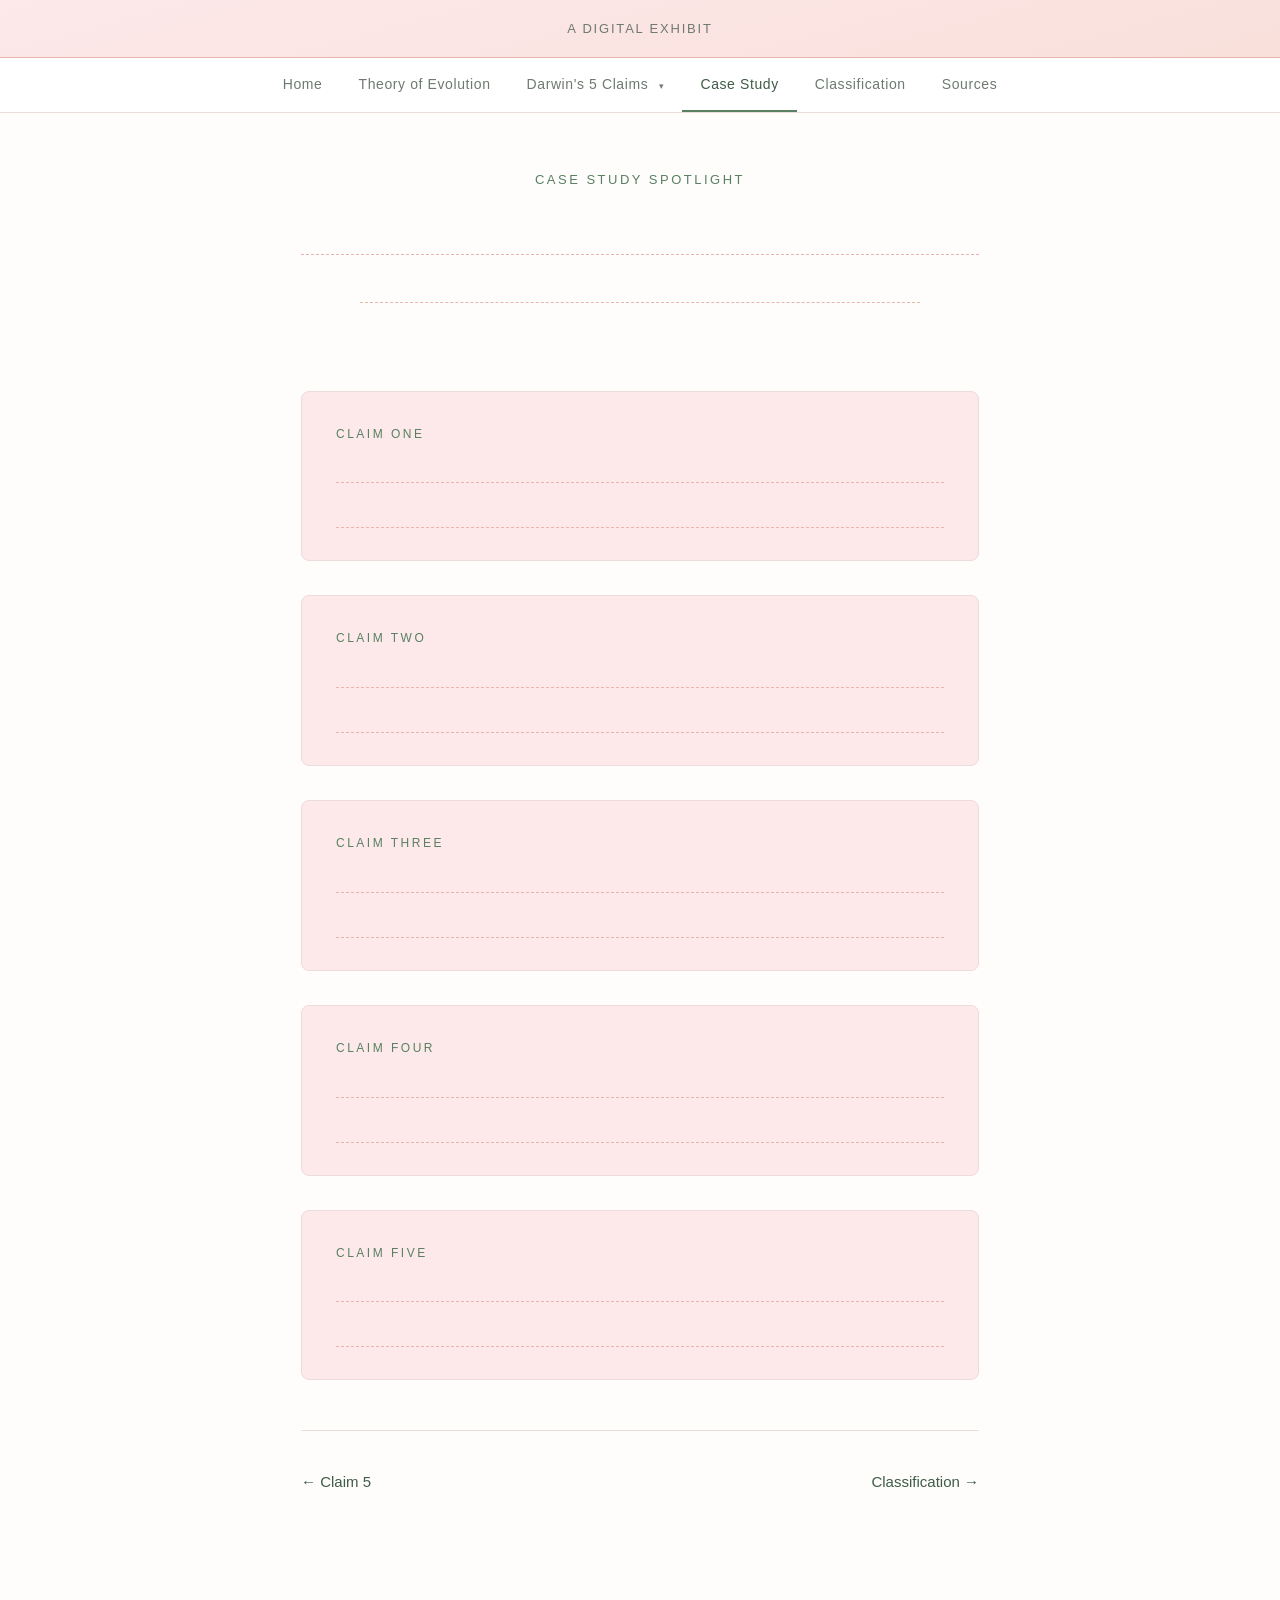
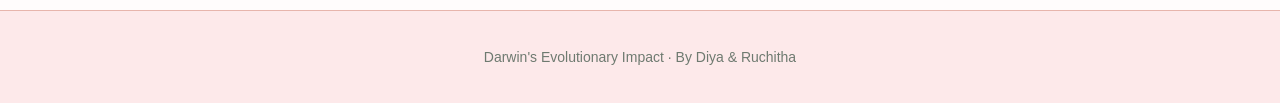
==== case-study.html @ e7c15cd0 "Add files via upload" ====
<!DOCTYPE html>
<html lang="en">
<head>
<meta charset="utf-8">
<meta name="viewport" content="width=device-width, initial-scale=1">
<title>Case Study &mdash; Darwin's Five Claims</title>
<link rel="stylesheet" href="style.css">
</head>
<body>

<header class="site-head">
  <p class="tagline">A Digital Exhibit</p>
</header>

<nav>
  <ul>
    <li><a href="index.html">Home</a></li>
    <li><a href="theory-of-evolution.html">Theory of Evolution</a></li>
    <li class="has-drop">
      <a href="claims.html">Darwin's 5 Claims <span class="caret">&#9662;</span></a>
      <ul class="drop">
        <li><a href="claim-1.html">1 &middot; Nonconstancy of Species</a></li>
        <li><a href="claim-2.html">2 &middot; Descent From a Common Ancestor</a></li>
        <li><a href="claim-3.html">3 &middot; Gradual Evolution</a></li>
        <li><a href="claim-4.html">4 &middot; Multiplication of Species</a></li>
        <li><a href="claim-5.html">5 &middot; Natural Selection</a></li>
      </ul>
    </li>
    <li><a href="case-study.html" class="current">Case Study</a></li>
    <li><a href="classification.html">Classification</a></li>
    <li><a href="sources.html">Sources</a></li>
  </ul>
</nav>

<div class="page-head">
  <div class="container">
    <p class="eyebrow">Case Study Spotlight</p>
    <h1></h1>
    <p class="lead"></p>
  </div>
</div>

<main>
  <div class="container">
    <div class="block">

      <div class="evidence">
        <span class="num">Claim One</span>
        <h3></h3>
        <p></p>
      </div>

      <div class="evidence">
        <span class="num">Claim Two</span>
        <h3></h3>
        <p></p>
      </div>

      <div class="evidence">
        <span class="num">Claim Three</span>
        <h3></h3>
        <p></p>
      </div>

      <div class="evidence">
        <span class="num">Claim Four</span>
        <h3></h3>
        <p></p>
      </div>

      <div class="evidence">
        <span class="num">Claim Five</span>
        <h3></h3>
        <p></p>
      </div>

      <div class="flip">
        <a href="claim-5.html">&larr; Claim 5</a>
        <span class="spacer"></span>
        <a href="classification.html">Classification &rarr;</a>
      </div>

    </div>
  </div>
</main>

<footer>
  <div class="container">
    <p>Darwin's Evolutionary Impact &middot; By Diya &amp; Ruchitha</p>
  </div>
</footer>

<script src="nav.js"></script>

</body>
</html>
---- style.css ----
/* ===========================================
   Darwin's Five Claims — shared stylesheet

   Palette: Different Green And Pink
   #588061  deep sage green
   #869F77  soft olive green
   #FDE9EA  palest pink
   #F9E0DB  warm blush
   #E7B5AC  dusty rose
   =========================================== */

:root{
  /* palette */
  --green:#588061;
  --green-soft:#869F77;
  --pink-pale:#FDE9EA;
  --pink-warm:#F9E0DB;
  --rose:#E7B5AC;

  /* derived tones for small text and contrast */
  --green-ink:#3F5C47;
  --bg:#fffcfc;
  --text:#33403a;
  --soft:#6e7a70;
  --line:#eddcd9;
}

*{box-sizing:border-box}

html{scroll-behavior:smooth}

body{
  margin:0;
  background:var(--bg);
  color:var(--text);
  font-family:"Segoe UI","Trebuchet MS",Candara,sans-serif;
  font-size:17px;
  line-height:1.75;
}

h1,h2,h3,h4{
  font-family:Georgia,"Times New Roman",serif;
  font-weight:normal;
  margin:0;
  line-height:1.3;
}

p{margin:0}
img{max-width:100%; display:block}

a{color:var(--green-ink)}
a:hover{color:var(--green)}
a:focus-visible,button:focus-visible,summary:focus-visible{
  outline:2px solid var(--green);
  outline-offset:3px;
  border-radius:3px;
}

.container{max-width:730px; margin:0 auto; padding:0 26px}

/* ===== SITE HEADER ===== */
.site-head{
  background:linear-gradient(165deg,var(--pink-pale) 0%,var(--pink-warm) 100%);
  padding:18px 0 16px;
  text-align:center;
  border-bottom:1px solid var(--rose);
}
.site-head .tagline{
  margin:0;
  font-size:13px;
  color:var(--soft);
  letter-spacing:1.8px;
  text-transform:uppercase;
}

/* ===== NAVIGATION ===== */
nav{
  background:#fff;
  border-bottom:1px solid var(--line);
  position:sticky;
  top:0;
  z-index:30;
}
nav ul{
  list-style:none;
  margin:0 auto;
  padding:0;
  max-width:900px;
  display:flex;
  flex-wrap:wrap;
  justify-content:center;
}
nav a{
  display:block;
  padding:14px 18px;
  color:var(--soft);
  text-decoration:none;
  font-size:14px;
  letter-spacing:.6px;
  border-bottom:2px solid transparent;
}
nav a:hover{color:var(--green-ink); background:var(--pink-pale)}
nav a.current{color:var(--green-ink); border-bottom-color:var(--green)}

/* ===== NAV DROPDOWN ===== */
.has-drop{position:relative}
.caret{
  font-size:.65em;
  margin-left:6px;
  display:inline-block;
  transition:transform .16s ease;
}
nav .drop{
  position:absolute;
  top:100%;
  left:50%;
  transform:translateX(-50%);
  min-width:250px;
  max-width:none;
  margin:0;
  padding:6px 0;
  background:#fff;
  border:1px solid var(--line);
  border-top:2px solid var(--green);
  border-radius:0 0 8px 8px;
  box-shadow:0 10px 22px -10px rgba(63,92,71,.35);
  flex-direction:column;
  flex-wrap:nowrap;
  justify-content:flex-start;
  display:none;
  z-index:40;
}
.has-drop:hover > .drop,
.has-drop:focus-within > .drop,
.has-drop.open > .drop{display:flex}
.has-drop:hover .caret,
.has-drop:focus-within .caret,
.has-drop.open .caret{transform:rotate(180deg)}

nav .drop li{width:100%}
nav .drop a{
  display:block;
  width:100%;
  padding:10px 20px;
  text-align:left;
  white-space:nowrap;
  font-size:13.5px;
  border-bottom:none;
}
nav .drop a:hover{background:var(--pink-pale); color:var(--green-ink)}
nav .drop a.current{
  background:var(--pink-pale);
  color:var(--green-ink);
  border-bottom:none;
  font-weight:600;
}

/* ===== PAGE INTRO ===== */
.page-head{padding:56px 0 10px; text-align:center}
.page-head .eyebrow{
  font-size:13px;
  letter-spacing:2.5px;
  text-transform:uppercase;
  color:var(--green);
  margin-bottom:14px;
}
.page-head h1{font-size:38px; color:var(--green-ink)}
.page-head .lead{
  margin:20px auto 0;
  max-width:560px;
  color:var(--soft);
  font-size:17px;
}

/* ===== SECTIONS ===== */
main{padding-bottom:70px}
.block{padding:44px 0}
.block h2{
  font-size:26px;
  color:var(--green-ink);
  margin-bottom:18px;
}
.block h3{
  font-size:21px;
  color:var(--green-ink);
  margin:38px 0 14px;
}
.block p + p{margin-top:18px}

.rule{
  border:0;
  border-top:1px solid var(--line);
  margin:0;
}

/* ===== QUESTION CALLOUT ===== */
.question{
  background:var(--pink-warm);
  border-left:3px solid var(--rose);
  padding:20px 24px;
  margin:34px 0;
  font-size:17px;
}
.question span{
  display:block;
  font-size:12px;
  letter-spacing:2px;
  text-transform:uppercase;
  color:#a06a5f;
  margin-bottom:6px;
}

/* ===== EVIDENCE ===== */
.evidence{
  background:var(--pink-pale);
  border:1px solid var(--line);
  border-radius:8px;
  padding:32px 34px;
  margin:34px 0;
}
.evidence .num{
  font-size:12px;
  letter-spacing:2.5px;
  text-transform:uppercase;
  color:var(--green);
  display:block;
  margin-bottom:10px;
}
.evidence h3{
  font-size:22px;
  color:var(--green-ink);
  margin:0 0 18px;
}
.evidence ul{margin:0; padding-left:22px}
.evidence li{margin-bottom:14px}
.evidence li:last-child{margin-bottom:0}
.evidence li::marker{color:var(--green-soft)}

.why{
  margin-top:26px;
  padding:20px 24px;
  background:#fff;
  border-left:3px solid var(--green-soft);
  border-radius:0 6px 6px 0;
  font-size:16px;
}
.why b{
  display:block;
  color:var(--green);
  font-size:12px;
  letter-spacing:2px;
  text-transform:uppercase;
  margin-bottom:8px;
  font-weight:600;
}
.source{
  margin-top:20px;
  font-size:13px;
  color:var(--soft);
  font-style:italic;
}

/* ===== CLAIM INDEX CARDS ===== */
.claim-list{
  list-style:none;
  margin:44px 0 0;
  padding:0;
  display:flex;
  flex-direction:column;
  gap:20px;
}
.claim-list a{
  display:block;
  background:var(--pink-pale);
  border:1px solid var(--line);
  border-left:4px solid var(--green-soft);
  border-radius:8px;
  padding:28px 32px;
  text-decoration:none;
  color:var(--text);
}
.claim-list a:hover{
  background:var(--pink-warm);
  border-left-color:var(--green);
}
.claim-list .n{
  font-size:12px;
  letter-spacing:2.5px;
  text-transform:uppercase;
  color:var(--green);
  display:block;
  margin-bottom:8px;
}
.claim-list h2{
  font-family:Georgia,serif;
  font-size:24px;
  color:var(--green-ink);
  margin:0 0 10px;
}
.claim-list p{font-size:16px; color:var(--soft)}
.claim-list .go{
  display:block;
  margin-top:14px;
  font-size:14px;
  color:var(--green);
  letter-spacing:.5px;
}

/* ===== TIMELINE ===== */
.timeline{list-style:none; margin:36px 0 0; padding:0}
.timeline li{
  padding:26px 0;
  border-bottom:1px solid var(--line);
}
.timeline li:first-child{border-top:1px solid var(--line)}
.timeline .year{
  display:block;
  font-family:Georgia,serif;
  font-size:20px;
  color:var(--green);
  margin-bottom:8px;
}
.timeline p{font-size:16px}

/* ===== CARDS GRID ===== */
.cards{
  display:flex;
  flex-wrap:wrap;
  gap:20px;
  margin-top:32px;
}
.card{
  flex:1 1 280px;
  background:var(--pink-pale);
  border:1px solid var(--line);
  border-top:4px solid var(--green-soft);
  border-radius:8px;
  padding:26px 28px;
}
.card h3{
  font-size:20px;
  color:var(--green-ink);
  margin:0 0 14px;
}
.card ul{margin:0; padding-left:20px; font-size:15px}
.card li{margin-bottom:9px}
.card li:last-child{margin-bottom:0}
.card li::marker{color:var(--green-soft)}

/* ===== DIAGRAM ===== */
.diagram{
  background:var(--pink-pale);
  border:1px solid var(--line);
  border-radius:8px;
  padding:34px 30px;
  margin:36px 0;
  text-align:center;
}
.diagram svg{max-width:100%; height:auto; margin:0 auto}
.diagram .caption{
  font-size:14px;
  color:var(--soft);
  margin-top:22px;
  text-align:left;
}

/* ===== NUMBERED STEPS ===== */
ol.steps{padding-left:24px; margin:26px 0 0}
ol.steps li{margin-bottom:20px}
ol.steps li::marker{color:var(--green)}
ol.steps strong{color:var(--green-ink)}

/* ===== DROPDOWN ===== */
details{
  background:var(--pink-warm);
  border-left:3px solid var(--green-soft);
  border-radius:0 8px 8px 0;
  padding:22px 26px;
  margin:34px 0;
}
summary{
  cursor:pointer;
  color:var(--green-ink);
  font-family:Georgia,serif;
  font-size:18px;
}
details p{margin-top:16px; font-size:16px}
details p + p{margin-top:14px}

/* ===== QUIZ ===== */
.quiz-item{margin-bottom:46px}
.quiz-item .prompt{
  font-family:Georgia,serif;
  font-size:20px;
  color:var(--green-ink);
  margin-bottom:18px;
}
.quiz-item button{
  display:block;
  width:100%;
  text-align:left;
  font-family:inherit;
  font-size:16px;
  line-height:1.6;
  color:var(--text);
  background:#fff;
  border:1px solid var(--line);
  border-radius:6px;
  padding:15px 20px;
  margin-bottom:10px;
  cursor:pointer;
}
.quiz-item button:hover{border-color:var(--green-soft); background:var(--pink-pale)}
.quiz-item button.correct{
  background:#eef3ec;
  border-color:var(--green);
  color:var(--green-ink);
}
.quiz-item button.incorrect{
  background:var(--pink-warm);
  border-color:var(--rose);
  color:#8a5a51;
}
.quiz-item .response{
  font-size:15px;
  color:var(--soft);
  margin-top:14px;
  min-height:20px;
}
.tally{
  margin-top:16px;
  padding:22px 26px;
  background:var(--pink-warm);
  border-left:3px solid var(--rose);
  font-size:16px;
}

/* ===== SOURCES ===== */
ol.bibliography{padding-left:24px; margin-top:22px}
ol.bibliography li{margin-bottom:12px; font-size:14px; line-height:1.6}
ol.bibliography li::marker{color:var(--green-soft)}
ol.bibliography a{
  overflow-wrap:anywhere;
  word-break:break-word;
  text-decoration-thickness:1px;
  text-underline-offset:2px;
}

/* ===== PAGE FLIP LINKS ===== */
.flip{
  display:flex;
  justify-content:space-between;
  gap:20px;
  flex-wrap:wrap;
  padding:38px 0 0;
  border-top:1px solid var(--line);
  margin-top:50px;
  font-size:15px;
}
.flip a{text-decoration:none}
.flip a:hover{text-decoration:underline}
.flip .spacer{flex:1}

/* ===== FOOTER ===== */
footer{
  background:var(--pink-pale);
  border-top:1px solid var(--rose);
  padding:34px 0;
  text-align:center;
  font-size:14px;
  color:var(--soft);
}
footer a{color:var(--green-ink)}

/* ===== HOMEPAGE HERO TITLE ===== */
.hero{
  background:var(--pink-pale);
  border-bottom:1px solid var(--rose);
  padding:70px 0 62px;
  text-align:center;
}
.hero-title{
  font-family:Poppins,Montserrat,"Century Gothic","Segoe UI",Tahoma,sans-serif;
  font-weight:800;
  text-transform:uppercase;
  font-size:clamp(2.2rem,8.5vw,4.4rem);
  line-height:1.03;
  letter-spacing:-.01em;
  color:#131313;
  max-width:13ch;
  margin:0 auto;
  text-wrap:balance;
}
.byline{
  display:inline-block;
  margin-top:38px;
  padding:11px 28px;
  border:1.5px solid #131313;
  border-radius:999px;
  font-family:Poppins,Montserrat,"Segoe UI",sans-serif;
  font-weight:400;
  font-size:1rem;
  color:#131313;
}

@media (max-width:640px){
  .hero{padding:46px 0 42px}
  .byline{margin-top:28px; font-size:.92rem; padding:9px 22px}
}

/* ===== PORTRAIT ===== */
.portrait{
  margin:0 0 46px;
  text-align:center;
}
.fig-label{
  font-size:12px;
  letter-spacing:2.5px;
  text-transform:uppercase;
  color:var(--green);
  margin-bottom:14px;
}

/* ===== WIDE FIGURE (diagrams, infographics) ===== */
.figure-wide{
  margin:38px 0 42px;
  text-align:center;
}
.figure-wide img,
.figure-wide svg{
  display:block;
  width:100%;
  height:auto;
  background:#fff;
  border-radius:18px;
  border:2px solid var(--rose);
  box-shadow:0 12px 28px -16px rgba(63,92,71,.4);
}
.figure-wide figcaption{
  margin-top:14px;
  font-size:14px;
  color:var(--soft);
  text-align:center;
}
.portrait img{
  width:100%;
  max-width:300px;
  height:auto;
  margin:0 auto;
  border-radius:18px;
  border:1px solid var(--line);
  box-shadow:0 12px 28px -14px rgba(63,92,71,.45);
}
.portrait figcaption{
  margin-top:14px;
  font-size:14px;
  color:var(--soft);
}

/* ===== EMPTY TEMPLATE FIELDS =====
   Blank spots keep their height and show a faint dashed line
   so the layout holds until you type into them. */
.evidence h3:empty,
.claim-list h2:empty,
.page-head h1:empty{
  min-height:1.3em;
  border-bottom:1px dashed var(--rose);
}
.evidence li:empty{
  min-height:1.5em;
  border-bottom:1px dashed var(--rose);
}
.evidence p:empty,
.why p:empty,
.question p:empty,
.claim-list p:empty,
.block > p:empty,
.lead:empty{
  min-height:1.6em;
  border-bottom:1px dashed var(--rose);
}
.block > p:empty{margin-top:14px}

/* claim cards get a tiny nudge on hover */
.claim-list a{transition:transform .18s ease, background .18s ease}
.claim-list a:hover{transform:translateX(4px)}

@media (prefers-reduced-motion:reduce){
  .claim-list a:hover{transform:none}
}

/* ===== MOBILE ===== */
@media (max-width:640px){
  body{font-size:16px}
  .page-head{padding-top:40px}
  .page-head h1{font-size:29px}
  .block h2{font-size:22px}
  .evidence{padding:24px 22px}
  nav a{padding:12px 14px; font-size:13px}
  .container{padding:0 20px}
}
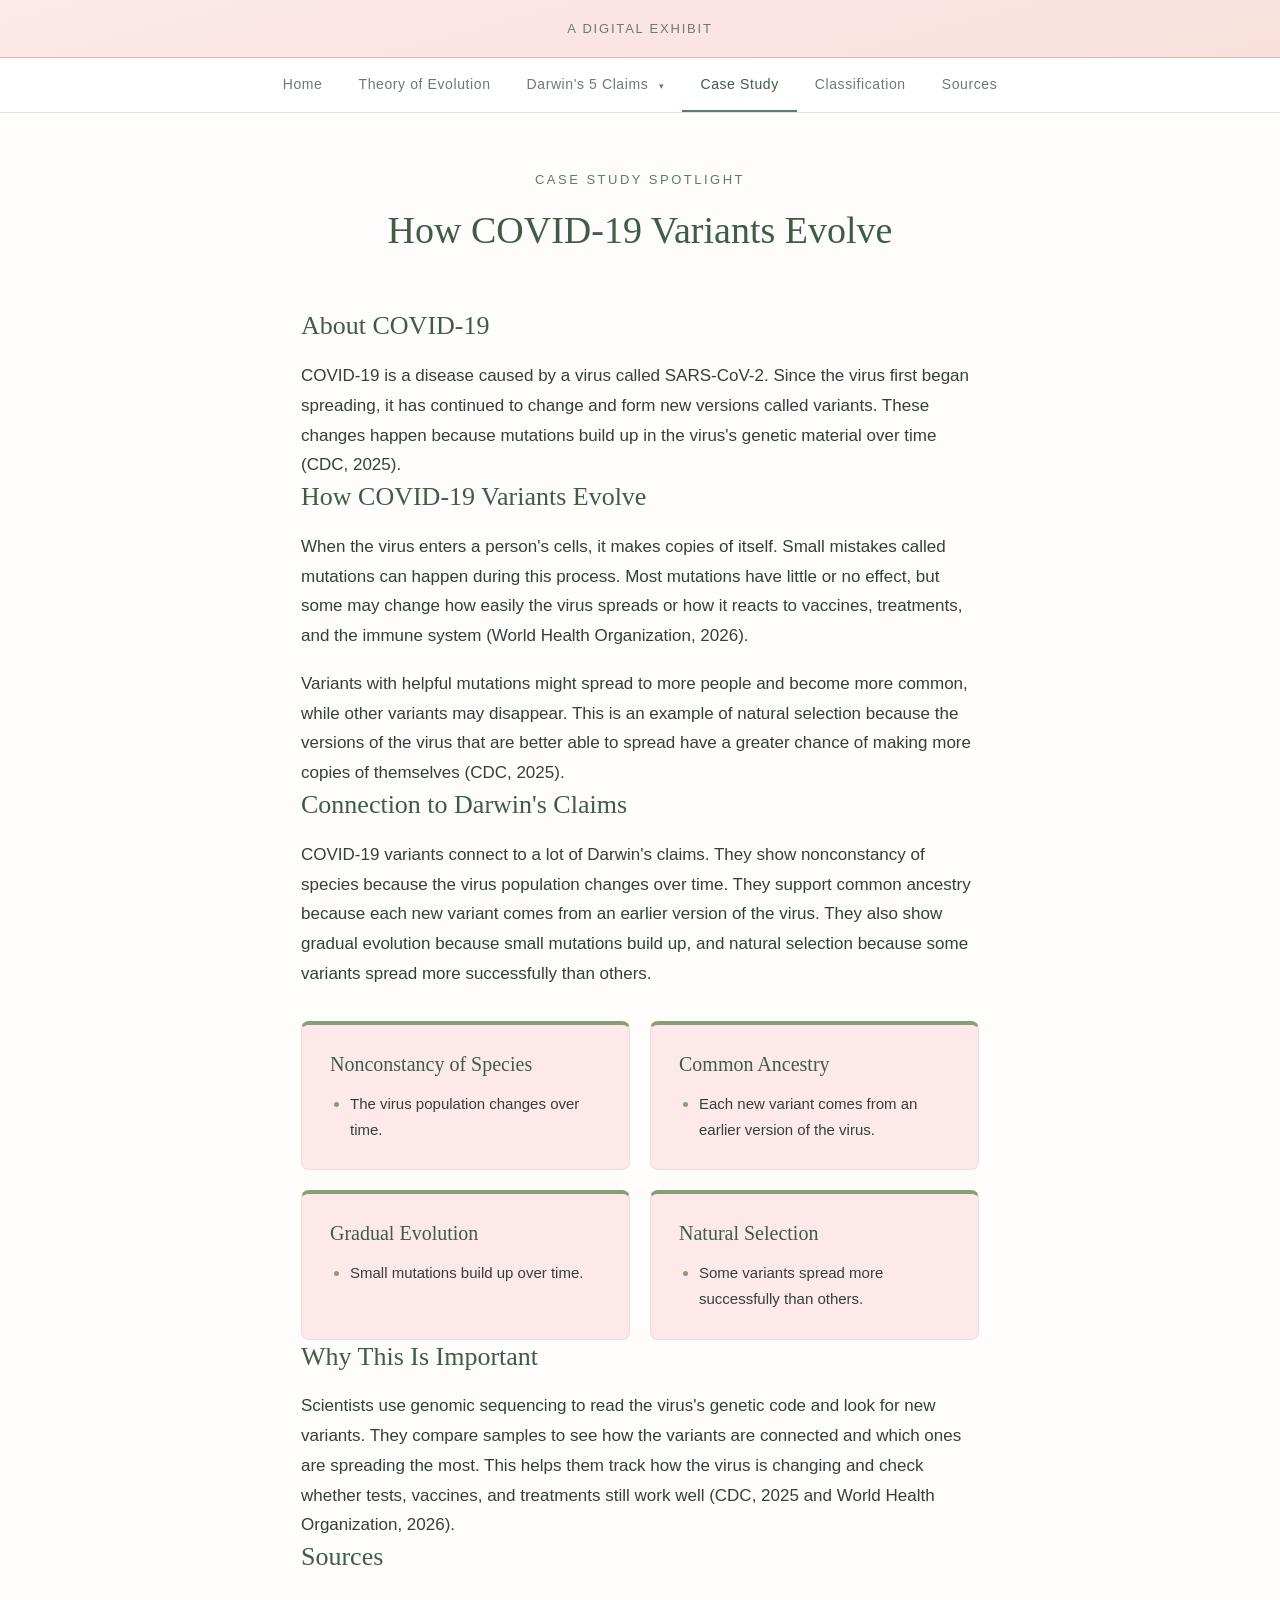
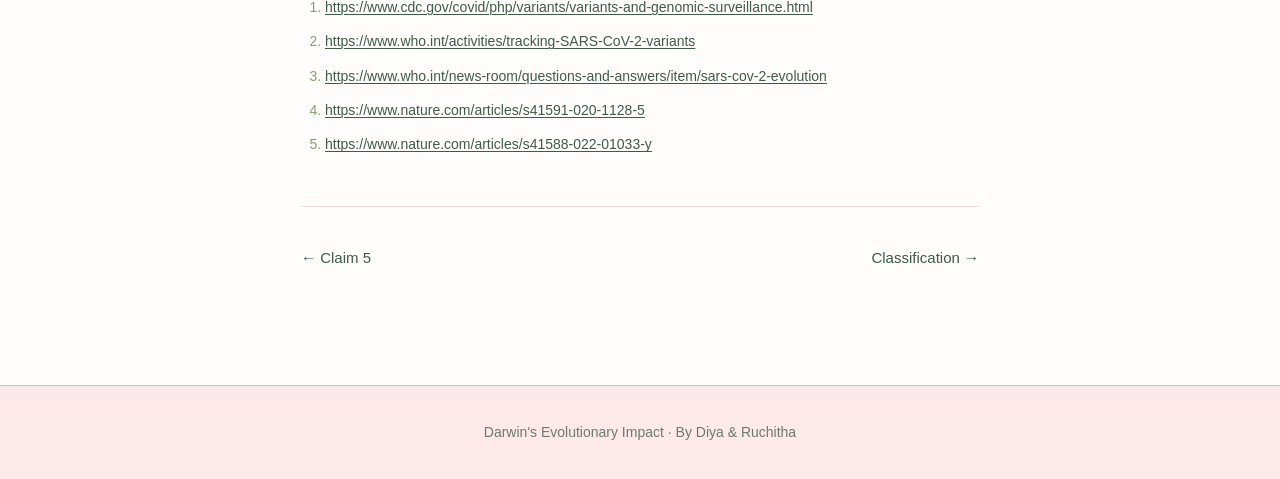
==== commit c4d8261a: "Add files via upload" ====
--- a/case-study.html
+++ b/case-study.html
@@ -3,7 +3,7 @@
 <head>
 <meta charset="utf-8">
 <meta name="viewport" content="width=device-width, initial-scale=1">
-<title>Case Study &mdash; Darwin's Five Claims</title>
+<title>Case Study: How COVID-19 Variants Evolve &mdash; Darwin's Five Claims</title>
 <link rel="stylesheet" href="style.css">
 </head>
 <body>
@@ -19,10 +19,10 @@
     <li class="has-drop">
       <a href="claims.html">Darwin's 5 Claims <span class="caret">&#9662;</span></a>
       <ul class="drop">
-        <li><a href="claim-1.html">1 &middot; Nonconstancy of Species</a></li>
-        <li><a href="claim-2.html">2 &middot; Descent From a Common Ancestor</a></li>
-        <li><a href="claim-3.html">3 &middot; Gradual Evolution</a></li>
-        <li><a href="claim-4.html">4 &middot; Multiplication of Species</a></li>
+        <li><a href="claim-1.html">1 &middot; Nonconstancy of Species</a></li>
+        <li><a href="claim-2.html">2 &middot; Descent From a Common Ancestor</a></li>
+        <li><a href="claim-3.html">3 &middot; Gradual Evolution</a></li>
+        <li><a href="claim-4.html">4 &middot; Multiplication of Species</a></li>
         <li><a href="claim-5.html">5 &middot; Natural Selection</a></li>
       </ul>
     </li>
@@ -35,8 +35,7 @@
 <div class="page-head">
   <div class="container">
     <p class="eyebrow">Case Study Spotlight</p>
-    <h1></h1>
-    <p class="lead"></p>
+    <h1>How COVID-19 Variants Evolve</h1>
   </div>
 </div>
 
@@ -44,35 +43,63 @@
   <div class="container">
     <div class="block">
 
-      <div class="evidence">
-        <span class="num">Claim One</span>
-        <h3></h3>
-        <p></p>
+      <h2>About COVID-19</h2>
+      <p>COVID-19 is a disease caused by a virus called SARS-CoV-2. Since the virus first began
+      spreading, it has continued to change and form new versions called variants. These changes
+      happen because mutations build up in the virus's genetic material over time
+      (CDC, 2025).</p>
+
+      <h2>How COVID-19 Variants Evolve</h2>
+      <p>When the virus enters a person's cells, it makes copies of itself. Small mistakes called
+      mutations can happen during this process. Most mutations have little or no effect, but some
+      may change how easily the virus spreads or how it reacts to vaccines, treatments, and the
+      immune system (World Health Organization, 2026).</p>
+      <p>Variants with helpful mutations might spread to more people and become more common,
+      while other variants may disappear. This is an example of natural selection because the
+      versions of the virus that are better able to spread have a greater chance of making more
+      copies of themselves (CDC, 2025).</p>
+
+      <h2>Connection to Darwin's Claims</h2>
+      <p>COVID-19 variants connect to a lot of Darwin's claims. They show nonconstancy of
+      species because the virus population changes over time. They support common ancestry
+      because each new variant comes from an earlier version of the virus. They also show
+      gradual evolution because small mutations build up, and natural selection because some
+      variants spread more successfully than others.</p>
+
+      <div class="cards">
+        <div class="card">
+          <h3>Nonconstancy of Species</h3>
+          <ul><li>The virus population changes over time.</li></ul>
+        </div>
+        <div class="card">
+          <h3>Common Ancestry</h3>
+          <ul><li>Each new variant comes from an earlier version of the virus.</li></ul>
+        </div>
+        <div class="card">
+          <h3>Gradual Evolution</h3>
+          <ul><li>Small mutations build up over time.</li></ul>
+        </div>
+        <div class="card">
+          <h3>Natural Selection</h3>
+          <ul><li>Some variants spread more successfully than others.</li></ul>
+        </div>
       </div>
 
-      <div class="evidence">
-        <span class="num">Claim Two</span>
-        <h3></h3>
-        <p></p>
-      </div>
+      <h2>Why This Is Important</h2>
+      <p>Scientists use genomic sequencing to read the virus's genetic code and look for new
+      variants. They compare samples to see how the variants are connected and which ones are
+      spreading the most. This helps them track how the virus is changing and check whether
+      tests, vaccines, and treatments still work well (CDC, 2025 and World Health Organization,
+      2026).</p>
 
-      <div class="evidence">
-        <span class="num">Claim Three</span>
-        <h3></h3>
-        <p></p>
-      </div>
-
-      <div class="evidence">
-        <span class="num">Claim Four</span>
-        <h3></h3>
-        <p></p>
-      </div>
-
-      <div class="evidence">
-        <span class="num">Claim Five</span>
-        <h3></h3>
-        <p></p>
-      </div>
+      <h2>Sources</h2>
+      <ol class="bibliography">
+        <li><a href="https://www.cdc.gov/covid/php/variants/variants-and-genomic-surveillance.html">https://www.cdc.gov/covid/php/variants/variants-and-genomic-surveillance.html</a></li>
+        <li><a href="https://www.who.int/activities/tracking-SARS-CoV-2-variants">https://www.who.int/activities/tracking-SARS-CoV-2-variants</a></li>
+        <li><a href="https://www.who.int/news-room/questions-and-answers/item/sars-cov-2-evolution">https://www.who.int/news-room/questions-and-answers/item/sars-cov-2-evolution</a></li>
+        <li><a href="https://www.nature.com/articles/s41591-020-1128-5">https://www.nature.com/articles/s41591-020-1128-5</a></li>
+        <li><a href="https://www.nature.com/articles/s41588-022-01033-y">https://www.nature.com/articles/s41588-022-01033-y</a></li>
+      </ol>
 
       <div class="flip">
         <a href="claim-5.html">&larr; Claim 5</a>
@@ -90,7 +117,7 @@
   </div>
 </footer>
 
-<script src="nav.js"></script>
-
+<script src="nav.js"></script>
+
 </body>
 </html>
--- a/style.css
+++ b/style.css
@@ -536,6 +536,12 @@
   border:2px solid var(--rose);
   box-shadow:0 12px 28px -16px rgba(63,92,71,.4);
 }
+/* small-source diagrams: never upscale past their native width */
+.figure-wide.natural img{
+  max-width:640px;
+  margin-left:auto;
+  margin-right:auto;
+}
 .figure-wide figcaption{
   margin-top:14px;
   font-size:14px;
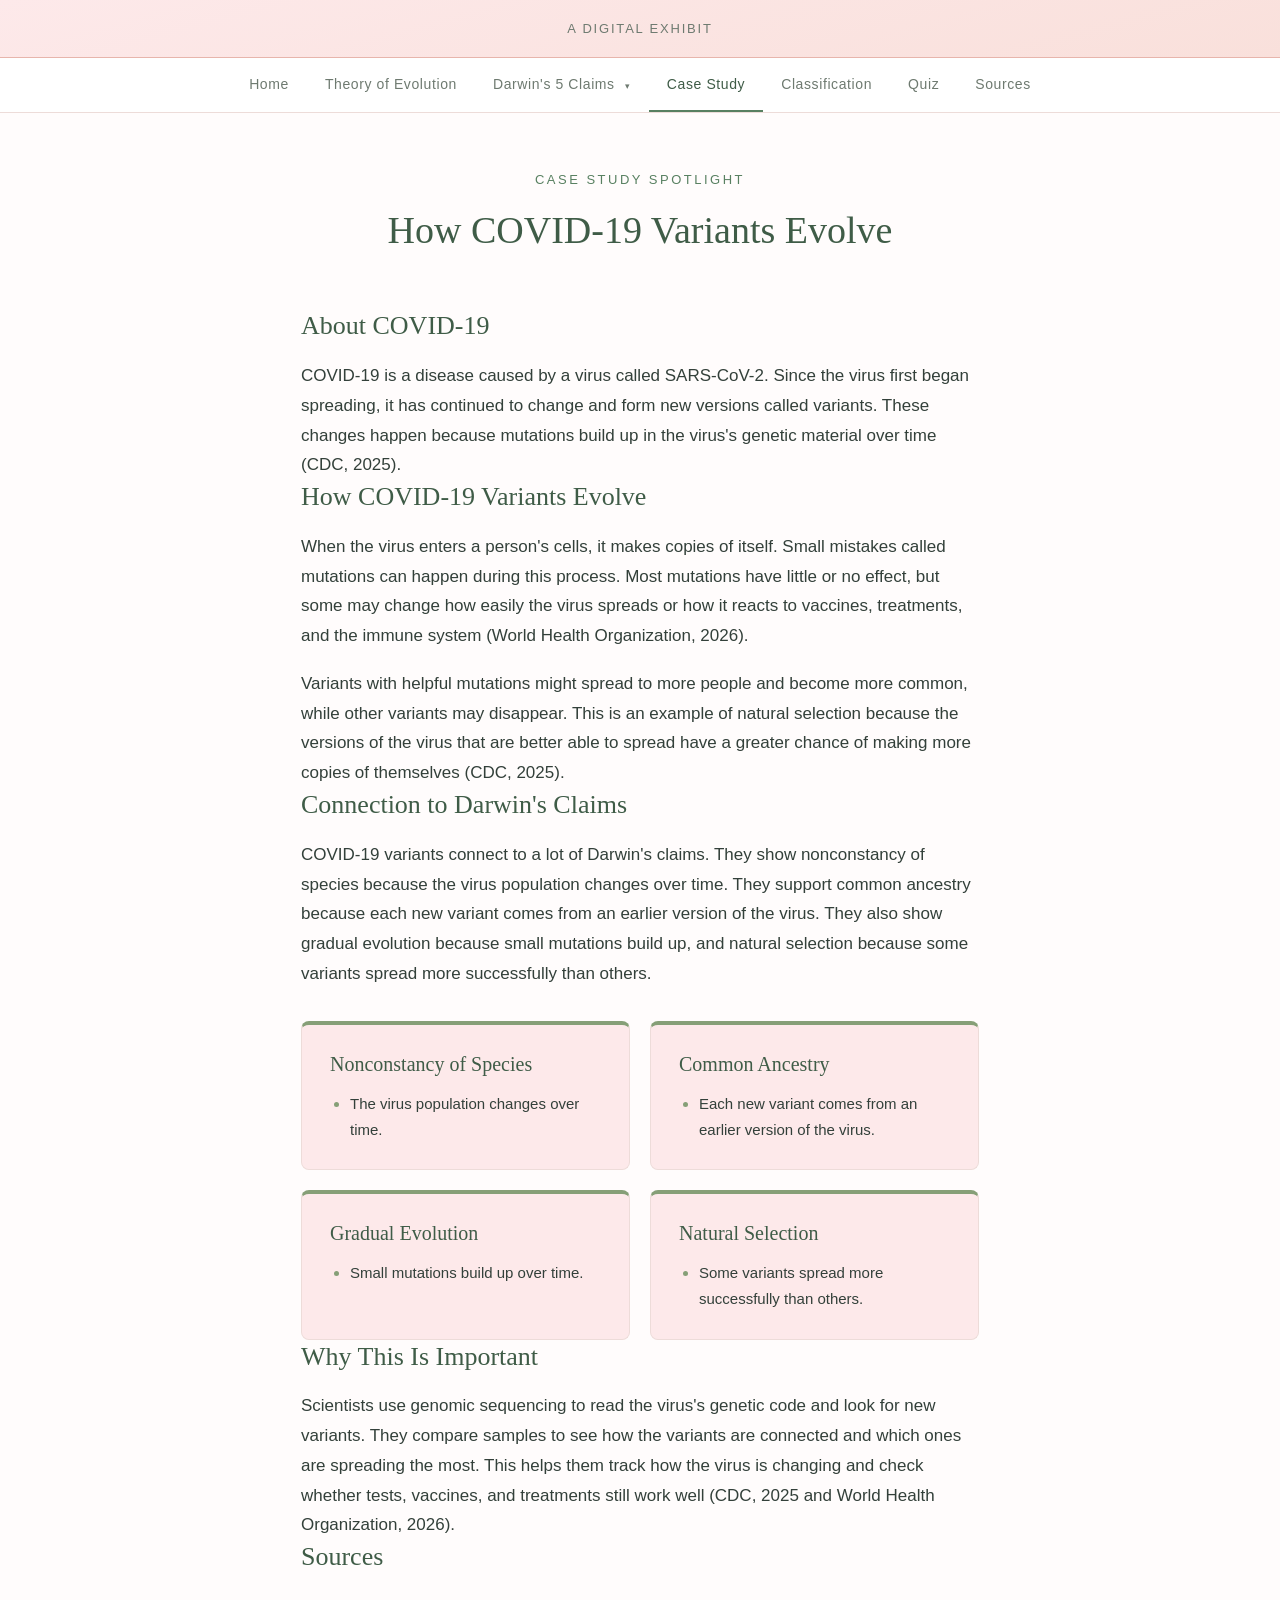
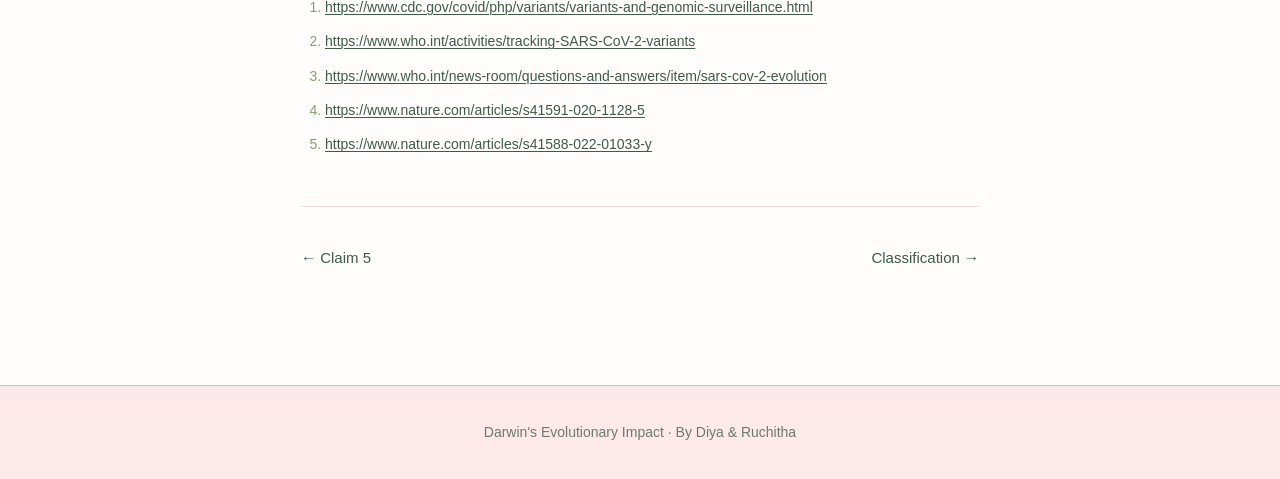
==== commit 2be166ce: "Add files via upload" ====
--- a/case-study.html
+++ b/case-study.html
@@ -19,15 +19,16 @@
     <li class="has-drop">
       <a href="claims.html">Darwin's 5 Claims <span class="caret">&#9662;</span></a>
       <ul class="drop">
-        <li><a href="claim-1.html">1 &middot; Nonconstancy of Species</a></li>
-        <li><a href="claim-2.html">2 &middot; Descent From a Common Ancestor</a></li>
-        <li><a href="claim-3.html">3 &middot; Gradual Evolution</a></li>
-        <li><a href="claim-4.html">4 &middot; Multiplication of Species</a></li>
+        <li><a href="claim-1.html">1 &middot; Nonconstancy of Species</a></li>
+        <li><a href="claim-2.html">2 &middot; Descent From a Common Ancestor</a></li>
+        <li><a href="claim-3.html">3 &middot; Gradual Evolution</a></li>
+        <li><a href="claim-4.html">4 &middot; Multiplication of Species</a></li>
         <li><a href="claim-5.html">5 &middot; Natural Selection</a></li>
       </ul>
     </li>
     <li><a href="case-study.html" class="current">Case Study</a></li>
     <li><a href="classification.html">Classification</a></li>
+    <li><a href="quiz.html">Quiz</a></li>
     <li><a href="sources.html">Sources</a></li>
   </ul>
 </nav>
--- a/style.css
+++ b/style.css
@@ -201,6 +201,12 @@
   margin:34px 0;
   font-size:17px;
 }
+.question p.hierarchy{
+  text-align:center;
+  font-size:16px;
+  line-height:2;
+  color:var(--plum, var(--green-ink));
+}
 .question span{
   display:block;
   font-size:12px;
@@ -362,6 +368,34 @@
   color:var(--soft);
   margin-top:22px;
   text-align:left;
+}
+
+/* ===== EMBEDDED VIDEO ===== */
+.video{
+  margin:38px 0 42px;
+}
+.video .frame{
+  position:relative;
+  width:100%;
+  padding-top:56.25%;        /* 16:9 */
+  border-radius:18px;
+  border:2px solid var(--rose);
+  box-shadow:0 12px 28px -16px rgba(63,92,71,.4);
+  overflow:hidden;
+  background:#000;
+}
+.video .frame iframe{
+  position:absolute;
+  top:0; left:0;
+  width:100%;
+  height:100%;
+  border:0;
+}
+.video figcaption{
+  margin-top:14px;
+  font-size:14px;
+  color:var(--soft);
+  text-align:center;
 }
 
 /* ===== NUMBERED STEPS ===== */
@@ -536,9 +570,10 @@
   border:2px solid var(--rose);
   box-shadow:0 12px 28px -16px rgba(63,92,71,.4);
 }
-/* small-source diagrams: never upscale past their native width */
+/* small-source diagrams: show at native size, never upscale */
 .figure-wide.natural img{
-  max-width:640px;
+  width:auto;
+  max-width:100%;
   margin-left:auto;
   margin-right:auto;
 }
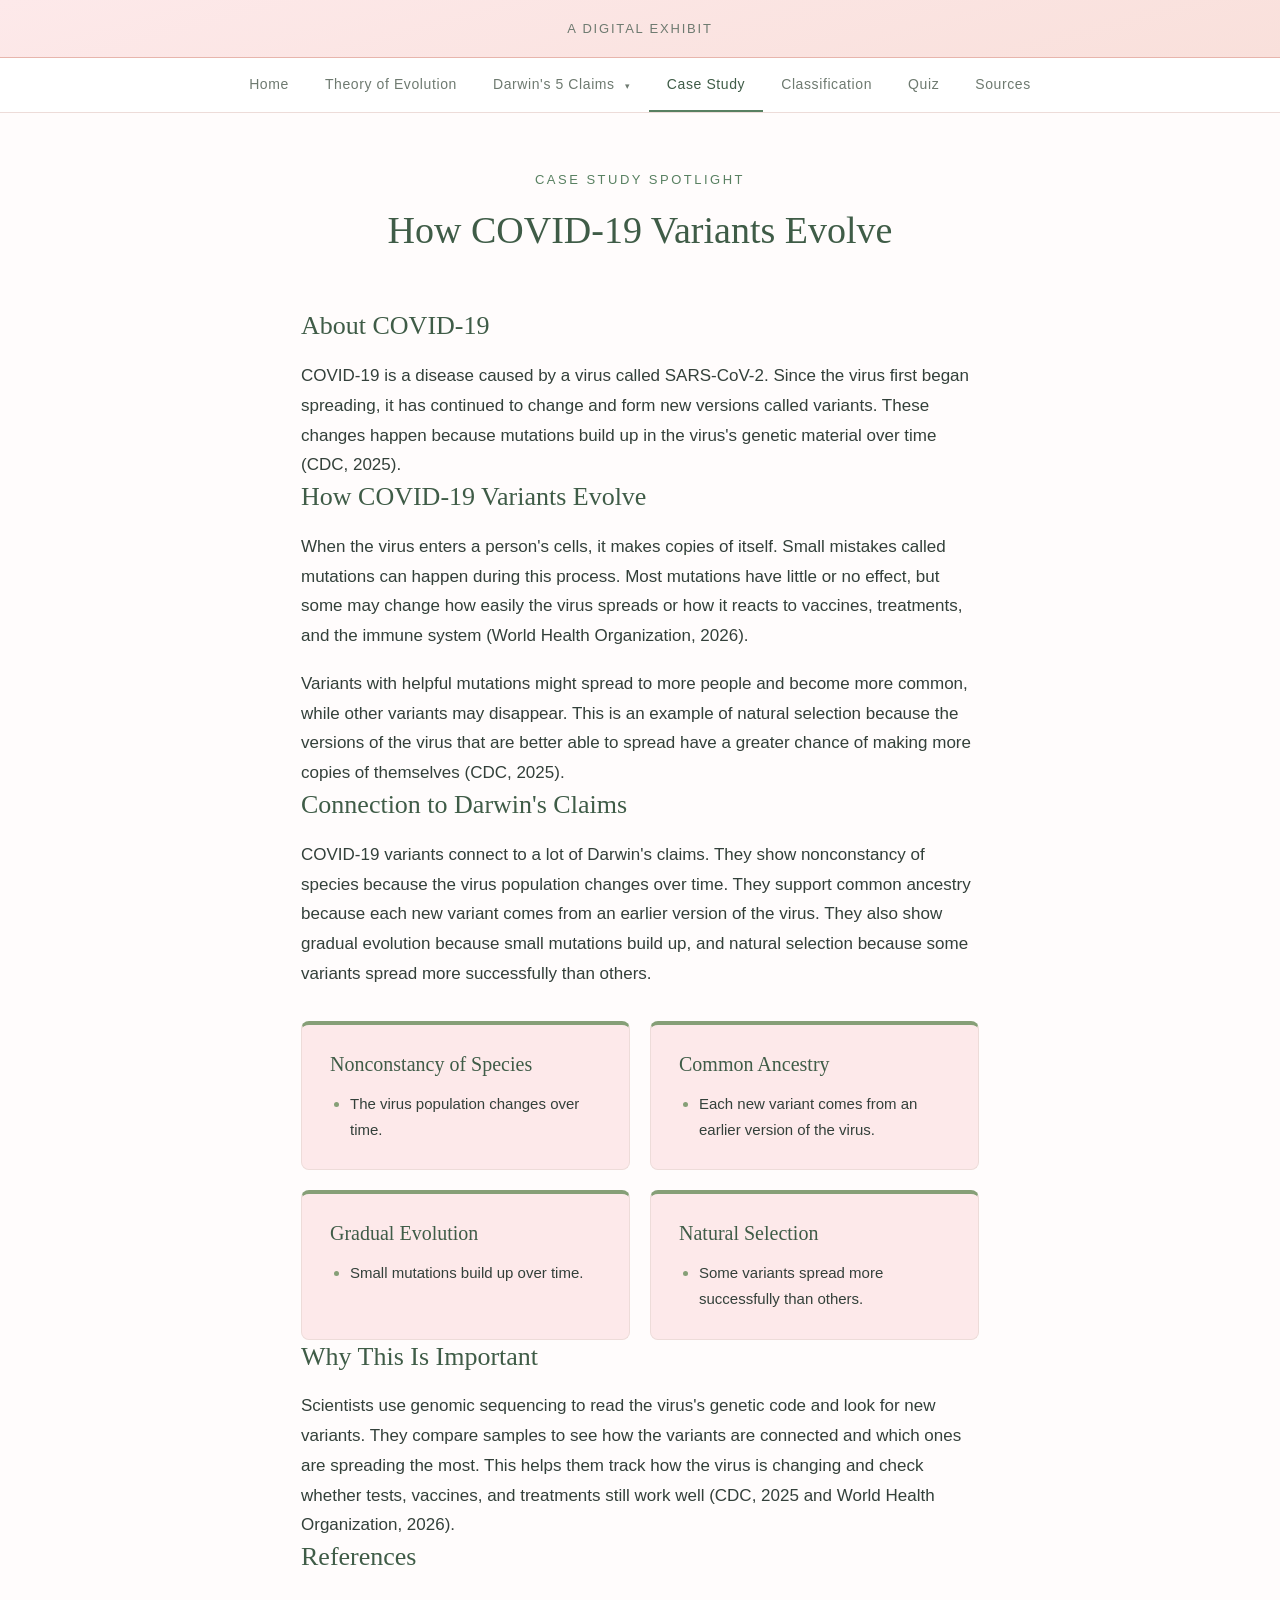
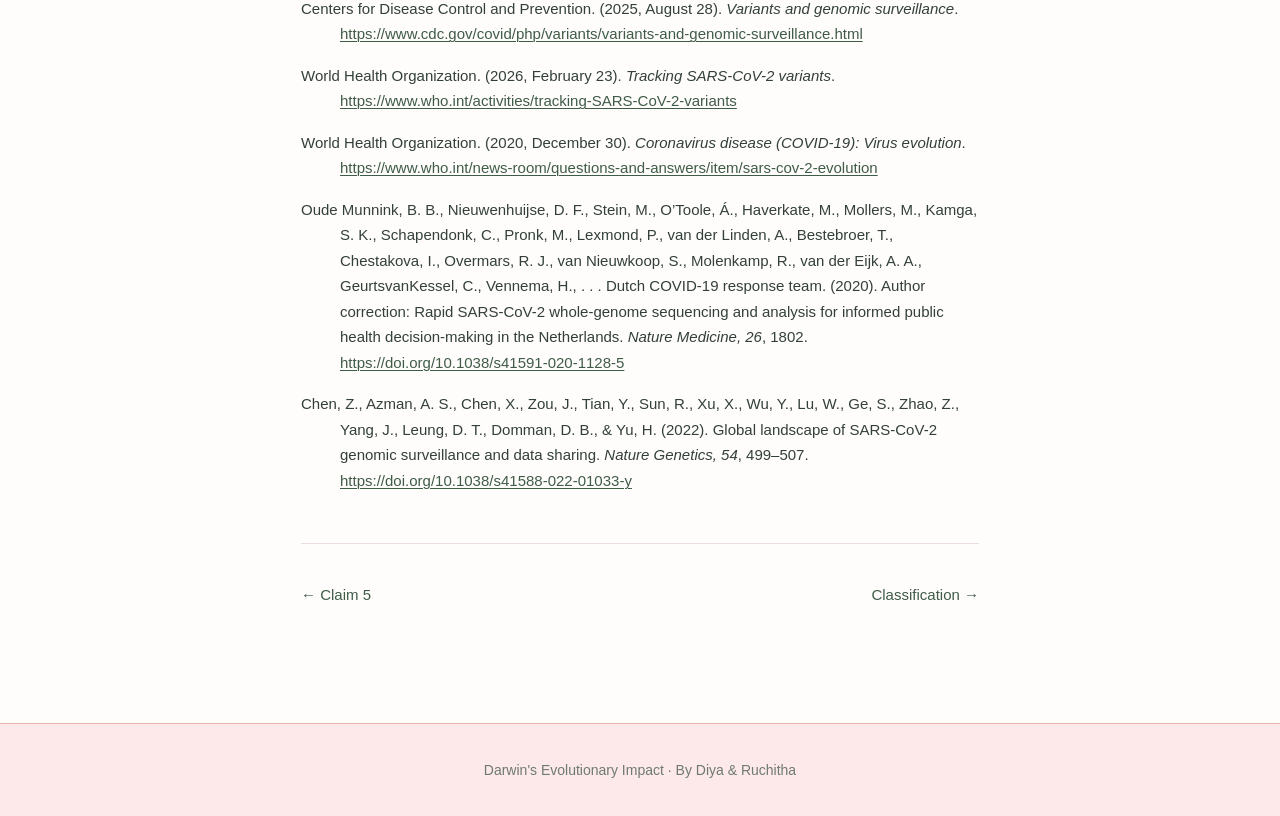
==== commit ba1d902b: "Add files via upload" ====
--- a/case-study.html
+++ b/case-study.html
@@ -93,14 +93,14 @@
       tests, vaccines, and treatments still work well (CDC, 2025 and World Health Organization,
       2026).</p>
 
-      <h2>Sources</h2>
-      <ol class="bibliography">
-        <li><a href="https://www.cdc.gov/covid/php/variants/variants-and-genomic-surveillance.html">https://www.cdc.gov/covid/php/variants/variants-and-genomic-surveillance.html</a></li>
-        <li><a href="https://www.who.int/activities/tracking-SARS-CoV-2-variants">https://www.who.int/activities/tracking-SARS-CoV-2-variants</a></li>
-        <li><a href="https://www.who.int/news-room/questions-and-answers/item/sars-cov-2-evolution">https://www.who.int/news-room/questions-and-answers/item/sars-cov-2-evolution</a></li>
-        <li><a href="https://www.nature.com/articles/s41591-020-1128-5">https://www.nature.com/articles/s41591-020-1128-5</a></li>
-        <li><a href="https://www.nature.com/articles/s41588-022-01033-y">https://www.nature.com/articles/s41588-022-01033-y</a></li>
-      </ol>
+      <h2>References</h2>
+      <ul class="references">
+        <li>Centers for Disease Control and Prevention. (2025, August 28). <em>Variants and genomic surveillance</em>. <a href="https://www.cdc.gov/covid/php/variants/variants-and-genomic-surveillance.html">https://www.cdc.gov/covid/php/variants/variants-and-genomic-surveillance.html</a></li>
+        <li>World Health Organization. (2026, February 23). <em>Tracking SARS-CoV-2 variants</em>. <a href="https://www.who.int/activities/tracking-SARS-CoV-2-variants">https://www.who.int/activities/tracking-SARS-CoV-2-variants</a></li>
+        <li>World Health Organization. (2020, December 30). <em>Coronavirus disease (COVID-19): Virus evolution</em>. <a href="https://www.who.int/news-room/questions-and-answers/item/sars-cov-2-evolution">https://www.who.int/news-room/questions-and-answers/item/sars-cov-2-evolution</a></li>
+        <li>Oude Munnink, B. B., Nieuwenhuijse, D. F., Stein, M., O&rsquo;Toole, &Aacute;., Haverkate, M., Mollers, M., Kamga, S. K., Schapendonk, C., Pronk, M., Lexmond, P., van der Linden, A., Bestebroer, T., Chestakova, I., Overmars, R. J., van Nieuwkoop, S., Molenkamp, R., van der Eijk, A. A., GeurtsvanKessel, C., Vennema, H., . . . Dutch COVID-19 response team. (2020). Author correction: Rapid SARS-CoV-2 whole-genome sequencing and analysis for informed public health decision-making in the Netherlands. <em>Nature Medicine, 26</em>, 1802. <a href="https://doi.org/10.1038/s41591-020-1128-5">https://doi.org/10.1038/s41591-020-1128-5</a></li>
+        <li>Chen, Z., Azman, A. S., Chen, X., Zou, J., Tian, Y., Sun, R., Xu, X., Wu, Y., Lu, W., Ge, S., Zhao, Z., Yang, J., Leung, D. T., Domman, D. B., &amp; Yu, H. (2022). Global landscape of SARS-CoV-2 genomic surveillance and data sharing. <em>Nature Genetics, 54</em>, 499&ndash;507. <a href="https://doi.org/10.1038/s41588-022-01033-y">https://doi.org/10.1038/s41588-022-01033-y</a></li>
+      </ul>
 
       <div class="flip">
         <a href="claim-5.html">&larr; Claim 5</a>
--- a/style.css
+++ b/style.css
@@ -469,6 +469,27 @@
   font-size:16px;
 }
 
+/* ===== APA REFERENCES (hanging indent) ===== */
+.references{
+  list-style:none;
+  margin:22px 0 0;
+  padding:0;
+}
+.references li{
+  padding-left:2.6em;
+  text-indent:-2.6em;
+  margin-bottom:16px;
+  font-size:15px;
+  line-height:1.7;
+}
+.references li:last-child{margin-bottom:0}
+.references a{
+  overflow-wrap:anywhere;
+  word-break:break-word;
+  text-decoration-thickness:1px;
+  text-underline-offset:2px;
+}
+
 /* ===== SOURCES ===== */
 ol.bibliography{padding-left:24px; margin-top:22px}
 ol.bibliography li{margin-bottom:12px; font-size:14px; line-height:1.6}
